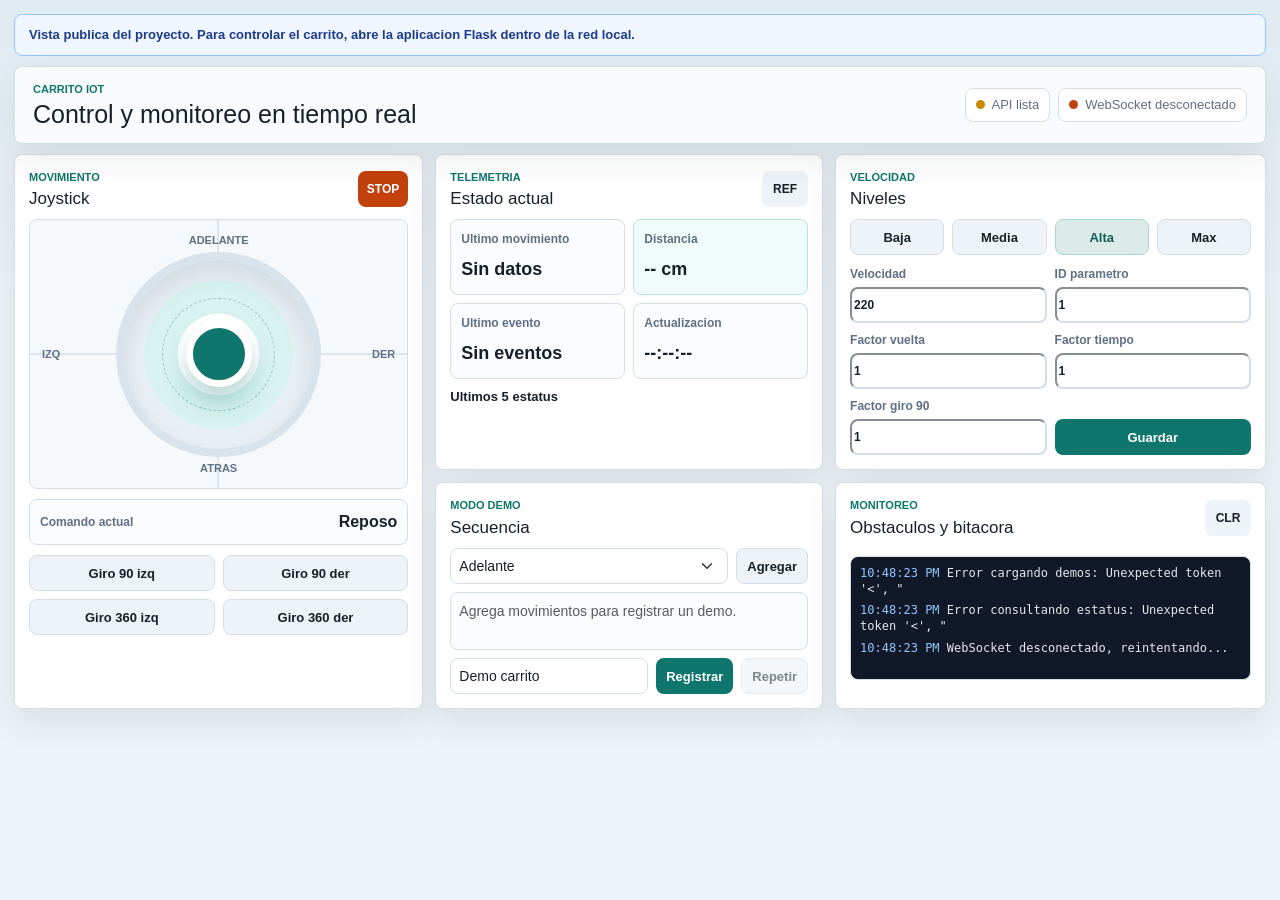
==== docs/index.html @ b189b26e "Agrega sitio para GitHub Pages" ====
﻿<!doctype html>
<html lang="es">
<head>
  <meta charset="utf-8">
  <meta name="viewport" content="width=device-width, initial-scale=1">
  <title>Control Carrito IoT</title>
  <link rel="icon" href="./static/favicon.svg" type="image/svg+xml">
  <link href="https://cdn.jsdelivr.net/npm/bootstrap@5.3.3/dist/css/bootstrap.min.css" rel="stylesheet">
  <link rel="stylesheet" href="./static/app.css">
</head>
<body>
  <main class="shell">
  <section class="pages-banner">
    Vista publica del proyecto. Para controlar el carrito, abre la aplicacion Flask dentro de la red local.
  </section>
    <section class="hero">
      <div>
        <p class="eyebrow">Carrito IoT</p>
        <h1>Control y monitoreo en tiempo real</h1>
      </div>

      <div class="status-strip">
        <div class="status-pill" id="apiStatus">
          <span class="dot dot-warn"></span>
          API pendiente
        </div>
        <div class="status-pill" id="wsStatus">
          <span class="dot dot-warn"></span>
          WebSocket pendiente
        </div>
      </div>
    </section>

    <section class="obstacle-alert" id="obstacleAlert" hidden>
      <div>
        <p class="eyebrow">Alerta de seguridad</p>
        <h2>Obstaculo detectado</h2>
        <p id="obstacleMessage">El carro fue detenido. Recalibra la ruta para volver a usar el joystick.</p>
      </div>
      <button class="primary-button" id="recalibrateButton">Recalibrar ruta</button>
    </section>

    <section class="dashboard">
      <article class="panel cockpit-panel">
        <div class="panel-header">
          <div>
            <p class="eyebrow">Movimiento</p>
            <h2>Joystick</h2>
          </div>
          <button class="icon-button danger" id="stopButton" title="Detener">STOP</button>
        </div>

        <div class="joystick-zone">
          <div class="joystick-label top">Adelante</div>
          <div class="joystick-label bottom">Atras</div>
          <div class="joystick-label left">Izq</div>
          <div class="joystick-label right">Der</div>
          <div class="joystick" id="joystick">
            <div class="joystick-rings"></div>
            <div class="joystick-knob" id="joystickKnob"></div>
          </div>
        </div>

        <div class="current-command">
          <span>Comando actual</span>
          <strong id="currentCommand">Reposo</strong>
        </div>

        <div class="spin-grid">
          <button class="secondary-button" data-move="giro_90_izquierda">Giro 90 izq</button>
          <button class="secondary-button" data-move="giro_90_derecha">Giro 90 der</button>
          <button class="secondary-button" data-move="giro_360_izquierda">Giro 360 izq</button>
          <button class="secondary-button" data-move="giro_360_derecha">Giro 360 der</button>
        </div>
      </article>

      <article class="panel status-panel">
        <div class="panel-header">
          <div>
            <p class="eyebrow">Telemetria</p>
            <h2>Estado actual</h2>
          </div>
          <button class="icon-button" id="refreshButton" title="Actualizar">REF</button>
        </div>

        <div class="metric-grid">
          <div class="metric">
            <span>Ultimo movimiento</span>
            <strong id="lastMovement">Sin datos</strong>
          </div>
          <div class="metric metric-distance">
            <span>Distancia</span>
            <strong id="distanceValue">-- cm</strong>
          </div>
          <div class="metric">
            <span>Ultimo evento</span>
            <strong id="lastEvent">Sin eventos</strong>
          </div>
          <div class="metric">
            <span>Actualizacion</span>
            <strong id="lastUpdate">--:--:--</strong>
          </div>
        </div>

        <div class="history-block">
          <div class="subheader">
            <h3>Ultimos 5 estatus</h3>
          </div>
          <div class="compact-list" id="statusHistory"></div>
        </div>
      </article>

      <article class="panel tools-panel">
        <div class="panel-header">
          <div>
            <p class="eyebrow">Velocidad</p>
            <h2>Niveles</h2>
          </div>
        </div>

        <div class="speed-levels" id="speedLevels">
          <button class="level-button" data-speed="90">Baja</button>
          <button class="level-button" data-speed="160">Media</button>
          <button class="level-button active" data-speed="220">Alta</button>
          <button class="level-button" data-speed="255">Max</button>
        </div>

        <form id="paramsForm" class="form-grid compact-form">
          <label>
            Velocidad
            <input name="velocidad" id="speedInput" type="number" value="220" min="0" max="255">
          </label>
          <label>
            ID parametro
            <input name="id_parametro" type="number" value="1" min="1">
          </label>
          <label>
            Factor vuelta
            <input name="factor_vuelta" type="number" value="1" step="0.01">
          </label>
          <label>
            Factor tiempo
            <input name="factor_tiempo" type="number" value="1" step="0.01">
          </label>
          <label>
            Factor giro 90
            <input name="factor_giro90" type="number" value="1" step="0.01">
          </label>
          <button class="primary-button" type="submit">Guardar</button>
        </form>
      </article>

      <article class="panel demo-panel">
        <div class="panel-header">
          <div>
            <p class="eyebrow">Modo demo</p>
            <h2>Secuencia</h2>
          </div>
        </div>

        <div class="demo-builder">
          <select id="demoMoveSelect" class="form-select form-select-sm">
            <option value="ADELANTE">Adelante</option>
            <option value="ATRAS">Atras</option>
            <option value="VUELTA_ADELANTE_DER">Vuelta adelante der</option>
            <option value="VUELTA_ADELANTE_IZQ">Vuelta adelante izq</option>
            <option value="VUELTA_ATRAS_DER">Vuelta atras der</option>
            <option value="VUELTA_ATRAS_IZQ">Vuelta atras izq</option>
            <option value="GIRO_90_DER">Giro 90 izq</option>
            <option value="GIRO_90_IZQ">Giro 90 der</option>
            <option value="GIRO_360_DER">Giro 360 izq</option>
            <option value="GIRO_360_IZQ">Giro 360 der</option>
            <option value="PARADA">Parada</option>
          </select>
          <button class="secondary-button" id="addDemoMoveButton">Agregar</button>
        </div>

        <div class="sequence-list" id="demoSequence"></div>

        <div class="demo-actions">
          <input id="demoName" class="form-control form-control-sm" value="Demo carrito" aria-label="Nombre demo">
          <button class="primary-button" id="saveDemoButton">Registrar</button>
          <button class="secondary-button" id="repeatDemoButton" disabled>Repetir</button>
        </div>

        <div class="compact-list demos-list" id="demosList"></div>
      </article>

      <article class="panel log-panel">
        <div class="panel-header">
          <div>
            <p class="eyebrow">Monitoreo</p>
            <h2>Obstaculos y bitacora</h2>
          </div>
          <button class="icon-button" id="clearLogButton" title="Limpiar bitacora">CLR</button>
        </div>

        <div class="compact-list obstacle-list" id="obstacleHistory"></div>
        <div class="log" id="log"></div>
      </article>
    </section>
  </main>

  <script src="https://cdn.jsdelivr.net/npm/bootstrap@5.3.3/dist/js/bootstrap.bundle.min.js"></script>
  <script src="./static/app.js"></script>
</body>
</html>
---- docs/static/app.css ----
:root {
  color-scheme: light;
  --bg: #eef3f7;
  --panel: #ffffff;
  --ink: #17202a;
  --muted: #607083;
  --line: #d5dde7;
  --soft: #f6f9fc;
  --accent: #0f766e;
  --accent-strong: #115e59;
  --accent-soft: #d8f3ef;
  --danger: #c2410c;
  --danger-strong: #9a3412;
  --danger-soft: #fff0e8;
  --warn: #ca8a04;
  --ok: #16a34a;
  --shadow: 0 14px 34px rgba(23, 32, 42, 0.09);
}

* {
  box-sizing: border-box;
}

body {
  min-height: 100vh;
  margin: 0;
  background: linear-gradient(180deg, #dfeaf1 0, #eef3f7 300px), var(--bg);
  color: var(--ink);
  font-family: Arial, Helvetica, sans-serif;
}

button,
input,
select {
  font: inherit;
}

button {
  cursor: pointer;
}

button:disabled {
  cursor: not-allowed;
  opacity: 0.55;
}

.shell {
  width: min(1340px, calc(100% - 28px));
  margin: 0 auto;
  padding: 14px 0;
}

.hero {
  display: flex;
  align-items: center;
  justify-content: space-between;
  gap: 18px;
  margin-bottom: 10px;
  padding: 14px 18px;
  border: 1px solid rgba(15, 118, 110, 0.18);
  border-radius: 8px;
  background: rgba(255, 255, 255, 0.78);
  box-shadow: var(--shadow);
  backdrop-filter: blur(10px);
}

.eyebrow {
  margin: 0 0 4px;
  color: var(--accent);
  font-size: 11px;
  font-weight: 800;
  letter-spacing: 0;
  text-transform: uppercase;
}

h1,
h2,
h3,
p {
  letter-spacing: 0;
}

h1,
h2,
h3 {
  margin: 0;
}

h1 {
  font-size: 25px;
  line-height: 1.1;
}

h2 {
  font-size: 17px;
}

h3 {
  font-size: 13px;
  font-weight: 800;
}

.status-strip {
  display: flex;
  flex-wrap: wrap;
  justify-content: flex-end;
  gap: 8px;
}

.status-pill {
  display: inline-flex;
  align-items: center;
  min-height: 34px;
  padding: 0 10px;
  border: 1px solid var(--line);
  border-radius: 8px;
  background: var(--panel);
  color: var(--muted);
  font-size: 13px;
  white-space: nowrap;
}

.dot {
  width: 9px;
  height: 9px;
  margin-right: 7px;
  border-radius: 50%;
  background: var(--warn);
}

.dot-ok {
  background: var(--ok);
}

.dot-bad {
  background: var(--danger);
}

.dot-warn {
  background: var(--warn);
}

.obstacle-alert {
  display: flex;
  align-items: center;
  justify-content: space-between;
  gap: 14px;
  margin-bottom: 10px;
  padding: 12px 16px;
  border: 1px solid #fdba74;
  border-radius: 8px;
  background: var(--danger-soft);
  box-shadow: 0 14px 28px rgba(194, 65, 12, 0.12);
}

.obstacle-alert[hidden] {
  display: none;
}

.obstacle-alert h2 {
  color: var(--danger);
}

.obstacle-alert p {
  margin: 4px 0 0;
  color: var(--muted);
  font-size: 13px;
}

.dashboard {
  display: grid;
  grid-template-columns: minmax(350px, 0.95fr) minmax(330px, 0.9fr) minmax(360px, 1fr);
  grid-template-rows: auto auto;
  gap: 12px;
}

.panel {
  min-width: 0;
  padding: 14px;
  border: 1px solid var(--line);
  border-radius: 8px;
  background: var(--panel);
  box-shadow: var(--shadow);
}

.panel-header {
  display: flex;
  align-items: center;
  justify-content: space-between;
  gap: 12px;
  margin-bottom: 10px;
}

.cockpit-panel {
  grid-row: span 2;
}

.joystick-zone {
  position: relative;
  display: grid;
  place-items: center;
  min-height: 270px;
  padding: 20px;
  border: 1px solid var(--line);
  border-radius: 8px;
  background:
    linear-gradient(90deg, transparent calc(50% - 1px), #dce5ee calc(50% - 1px), #dce5ee calc(50% + 1px), transparent calc(50% + 1px)),
    linear-gradient(0deg, transparent calc(50% - 1px), #dce5ee calc(50% - 1px), #dce5ee calc(50% + 1px), transparent calc(50% + 1px)),
    var(--soft);
  user-select: none;
  touch-action: none;
}

.joystick-zone.locked {
  border-color: #fdba74;
  background:
    linear-gradient(90deg, transparent calc(50% - 1px), #fed7aa calc(50% - 1px), #fed7aa calc(50% + 1px), transparent calc(50% + 1px)),
    linear-gradient(0deg, transparent calc(50% - 1px), #fed7aa calc(50% - 1px), #fed7aa calc(50% + 1px), transparent calc(50% + 1px)),
    #fff7ed;
}

.joystick {
  position: relative;
  width: min(205px, 62vw);
  aspect-ratio: 1;
  border: 8px solid #d8e3ec;
  border-radius: 50%;
  background:
    radial-gradient(circle at center, #ffffff 0 30%, var(--accent-soft) 31% 55%, #e8f0f6 56% 100%);
  box-shadow: inset 0 12px 22px rgba(23, 32, 42, 0.1);
}

.joystick-rings {
  position: absolute;
  inset: 20%;
  border: 1px dashed rgba(15, 118, 110, 0.34);
  border-radius: 50%;
}

.joystick-knob {
  position: absolute;
  left: 50%;
  top: 50%;
  width: 66px;
  height: 66px;
  border: 7px solid #ffffff;
  border-radius: 50%;
  background: var(--accent);
  box-shadow: 0 16px 24px rgba(15, 118, 110, 0.28);
  transform: translate(-50%, -50%);
  transition: transform 100ms ease, background 120ms ease;
}

.joystick-zone.locked .joystick-knob {
  background: var(--danger);
}

.joystick-label {
  position: absolute;
  color: var(--muted);
  font-size: 11px;
  font-weight: 800;
  text-transform: uppercase;
}

.joystick-label.top {
  top: 12px;
}

.joystick-label.bottom {
  bottom: 12px;
}

.joystick-label.left {
  left: 12px;
}

.joystick-label.right {
  right: 12px;
}

.current-command {
  display: flex;
  align-items: center;
  justify-content: space-between;
  gap: 10px;
  margin: 10px 0;
  padding: 10px;
  border: 1px solid var(--line);
  border-radius: 8px;
  background: #fbfcfe;
}

.current-command span,
.metric span,
.form-grid label {
  color: var(--muted);
  font-size: 12px;
  font-weight: 800;
}

.current-command strong {
  text-align: right;
  overflow-wrap: anywhere;
}

.spin-grid,
.speed-levels {
  display: grid;
  grid-template-columns: repeat(2, minmax(0, 1fr));
  gap: 8px;
}

.speed-levels {
  grid-template-columns: repeat(4, minmax(0, 1fr));
  margin-bottom: 10px;
}

.icon-button,
.primary-button,
.secondary-button,
.level-button {
  border: 0;
  border-radius: 8px;
  transition: transform 120ms ease, background 120ms ease, box-shadow 120ms ease;
}

.icon-button:hover,
.primary-button:hover,
.secondary-button:hover,
.level-button:hover {
  transform: translateY(-1px);
}

.secondary-button,
.primary-button,
.level-button {
  min-height: 36px;
  padding: 0 10px;
  font-size: 13px;
  font-weight: 800;
}

.secondary-button,
.level-button {
  border: 1px solid var(--line);
  background: #edf3f8;
  color: var(--ink);
}

.secondary-button:hover,
.level-button:hover,
.level-button.active {
  background: #dcebe8;
  border-color: #a7d8d0;
  color: var(--accent-strong);
}

.primary-button {
  background: var(--accent);
  color: white;
}

.primary-button:hover {
  background: var(--accent-strong);
}

.icon-button {
  min-width: 46px;
  height: 36px;
  padding: 0 9px;
  background: #edf3f8;
  color: var(--ink);
  font-size: 12px;
  font-weight: 900;
}

.danger {
  background: var(--danger);
  color: white;
}

.danger:hover {
  background: var(--danger-strong);
}

.metric-grid {
  display: grid;
  grid-template-columns: repeat(2, minmax(0, 1fr));
  gap: 8px;
}

.metric {
  min-height: 76px;
  padding: 10px;
  border: 1px solid var(--line);
  border-radius: 8px;
  background: #fbfcfe;
}

.metric-distance {
  background: #f1fbf9;
  border-color: #b7e4dc;
}

.metric span {
  display: block;
  margin-bottom: 8px;
}

.metric strong {
  display: block;
  overflow-wrap: anywhere;
  font-size: 18px;
}

.history-block {
  margin-top: 10px;
}

.subheader {
  display: flex;
  align-items: center;
  justify-content: space-between;
  margin-bottom: 6px;
}

.form-grid {
  display: grid;
  grid-template-columns: repeat(2, minmax(0, 1fr));
  gap: 8px;
}

.compact-form label:first-child {
  grid-column: span 1;
}

.form-grid label {
  display: grid;
  gap: 4px;
}

.form-grid input,
.demo-actions input,
.demo-builder select {
  min-height: 36px;
  border-color: var(--line);
  border-radius: 8px;
  color: var(--ink);
}

.form-grid .primary-button {
  align-self: end;
}

.demo-builder,
.demo-actions {
  display: grid;
  grid-template-columns: 1fr auto;
  gap: 8px;
}

.demo-actions {
  grid-template-columns: 1fr auto auto;
  margin-top: 8px;
}

.sequence-list {
  display: flex;
  flex-wrap: wrap;
  align-content: flex-start;
  gap: 6px;
  min-height: 58px;
  max-height: 74px;
  overflow: auto;
  margin-top: 8px;
  padding: 8px;
  border: 1px solid var(--line);
  border-radius: 8px;
  background: #fbfcfe;
}

.sequence-chip {
  display: inline-flex;
  align-items: center;
  gap: 6px;
  min-height: 26px;
  padding: 0 8px;
  border-radius: 999px;
  background: var(--accent-soft);
  color: var(--accent-strong);
  font-size: 12px;
  font-weight: 800;
}

.sequence-chip button {
  border: 0;
  background: transparent;
  color: var(--danger);
  font-weight: 900;
}

.compact-list {
  display: grid;
  gap: 6px;
  max-height: 125px;
  overflow: auto;
}

.list-row {
  display: flex;
  align-items: center;
  justify-content: space-between;
  gap: 8px;
  min-height: 34px;
  padding: 7px 9px;
  border: 1px solid var(--line);
  border-radius: 8px;
  background: #fbfcfe;
  font-size: 12px;
}

.list-row strong {
  overflow-wrap: anywhere;
}

.list-row span {
  color: var(--muted);
}

.obstacle-list {
  max-height: 88px;
  margin-bottom: 8px;
}

.log {
  height: 124px;
  overflow: auto;
  padding: 9px;
  border: 1px solid var(--line);
  border-radius: 8px;
  background: #111827;
  color: #e5e7eb;
  font-family: Consolas, Monaco, monospace;
  font-size: 12px;
}

.log-entry {
  margin-bottom: 6px;
  line-height: 1.3;
}

.log-entry time {
  color: #93c5fd;
}

@media (max-width: 1050px) {
  .dashboard {
    grid-template-columns: 1fr 1fr;
  }

  .cockpit-panel {
    grid-row: span 2;
  }
}

@media (max-width: 760px) {
  .shell {
    width: min(100% - 18px, 1340px);
  }

  .hero,
  .obstacle-alert {
    align-items: stretch;
    flex-direction: column;
  }

  .status-strip {
    justify-content: flex-start;
  }

  .dashboard {
    grid-template-columns: 1fr;
  }

  .cockpit-panel {
    grid-row: auto;
  }

  .metric-grid,
  .form-grid,
  .spin-grid,
  .speed-levels,
  .demo-actions {
    grid-template-columns: 1fr;
  }
}

.pages-banner {
  margin-bottom: 10px;
  padding: 10px 14px;
  border: 1px solid #93c5fd;
  border-radius: 8px;
  background: #eff6ff;
  color: #1e3a8a;
  font-size: 13px;
  font-weight: 700;
}
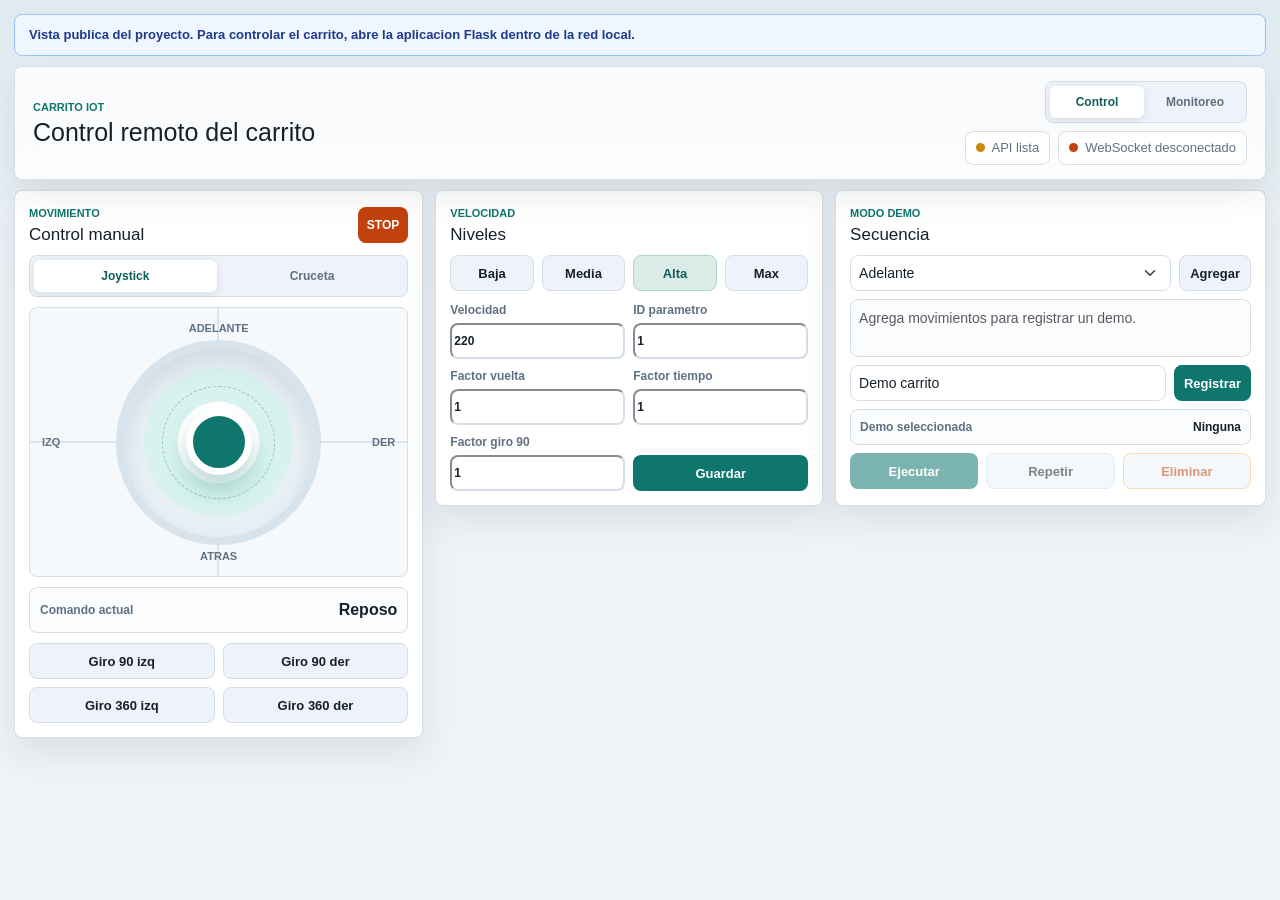
==== commit 64ba0ddb: "Configuracion DEMO" ====
--- a/docs/index.html
+++ b/docs/index.html
@@ -16,17 +16,23 @@
     <section class="hero">
       <div>
         <p class="eyebrow">Carrito IoT</p>
-        <h1>Control y monitoreo en tiempo real</h1>
+        <h1>Control remoto del carrito</h1>
       </div>
 
-      <div class="status-strip">
-        <div class="status-pill" id="apiStatus">
-          <span class="dot dot-warn"></span>
-          API pendiente
-        </div>
-        <div class="status-pill" id="wsStatus">
-          <span class="dot dot-warn"></span>
-          WebSocket pendiente
+      <div class="hero-actions">
+        <nav class="page-nav" aria-label="Secciones">
+          <a class="page-nav-link active" href="./index.html">Control</a>
+          <a class="page-nav-link" href="./monitoreo.html">Monitoreo</a>
+        </nav>
+        <div class="status-strip">
+          <div class="status-pill" id="apiStatus">
+            <span class="dot dot-warn"></span>
+            API pendiente
+          </div>
+          <div class="status-pill" id="wsStatus">
+            <span class="dot dot-warn"></span>
+            WebSocket pendiente
+          </div>
         </div>
       </div>
     </section>
@@ -35,29 +41,53 @@
       <div>
         <p class="eyebrow">Alerta de seguridad</p>
         <h2>Obstaculo detectado</h2>
-        <p id="obstacleMessage">El carro fue detenido. Recalibra la ruta para volver a usar el joystick.</p>
+        <p id="obstacleMessage">El carro fue detenido. El sistema esta buscando una ruta libre automaticamente.</p>
       </div>
-      <button class="primary-button" id="recalibrateButton">Recalibrar ruta</button>
     </section>
 
-    <section class="dashboard">
+    <section class="dashboard control-dashboard">
       <article class="panel cockpit-panel">
         <div class="panel-header">
           <div>
             <p class="eyebrow">Movimiento</p>
-            <h2>Joystick</h2>
+            <h2>Control manual</h2>
           </div>
           <button class="icon-button danger" id="stopButton" title="Detener">STOP</button>
         </div>
 
-        <div class="joystick-zone">
-          <div class="joystick-label top">Adelante</div>
-          <div class="joystick-label bottom">Atras</div>
-          <div class="joystick-label left">Izq</div>
-          <div class="joystick-label right">Der</div>
-          <div class="joystick" id="joystick">
-            <div class="joystick-rings"></div>
-            <div class="joystick-knob" id="joystickKnob"></div>
+        <div class="control-switch" role="tablist" aria-label="Modo de control">
+          <button class="control-switch-button active" data-control-mode="joystick" role="tab" aria-selected="true">Joystick</button>
+          <button class="control-switch-button" data-control-mode="dpad" role="tab" aria-selected="false">Cruceta</button>
+        </div>
+
+        <div class="control-mode" id="joystickControl">
+          <div class="joystick-zone">
+            <div class="joystick-label top">Adelante</div>
+            <div class="joystick-label bottom">Atras</div>
+            <div class="joystick-label left">Izq</div>
+            <div class="joystick-label right">Der</div>
+            <div class="joystick" id="joystick">
+              <div class="joystick-rings"></div>
+              <div class="joystick-knob" id="joystickKnob"></div>
+            </div>
+          </div>
+        </div>
+
+        <div class="control-mode" id="dpadControl" hidden>
+          <div class="dpad-grid" aria-label="Cruceta de movimientos">
+            <button class="dpad-button diagonal" data-move="vuelta_adelante_izquierda" title="Vuelta adelante izquierda">â†–</button>
+            <button class="dpad-button" data-move="adelante" title="Adelante">â†‘</button>
+            <button class="dpad-button diagonal" data-move="vuelta_adelante_derecha" title="Vuelta adelante derecha">â†—</button>
+            <button class="dpad-button" data-move="giro_90_izquierda" title="Giro 90 izquierda">â†¶</button>
+            <button class="dpad-button stop" data-move="alto" title="Parada">STOP</button>
+            <button class="dpad-button" data-move="giro_90_derecha" title="Giro 90 derecha">â†·</button>
+            <button class="dpad-button diagonal" data-move="vuelta_atras_izquierda" title="Vuelta atras izquierda">â†™</button>
+            <button class="dpad-button" data-move="atras" title="Atras">â†“</button>
+            <button class="dpad-button diagonal" data-move="vuelta_atras_derecha" title="Vuelta atras derecha">â†˜</button>
+          </div>
+          <div class="spin-grid dpad-spin-grid">
+            <button class="secondary-button" data-move="giro_360_izquierda">Giro 360 izq</button>
+            <button class="secondary-button" data-move="giro_360_derecha">Giro 360 der</button>
           </div>
         </div>
 
@@ -66,47 +96,11 @@
           <strong id="currentCommand">Reposo</strong>
         </div>
 
-        <div class="spin-grid">
+        <div class="spin-grid" id="joystickSpinGrid">
           <button class="secondary-button" data-move="giro_90_izquierda">Giro 90 izq</button>
           <button class="secondary-button" data-move="giro_90_derecha">Giro 90 der</button>
           <button class="secondary-button" data-move="giro_360_izquierda">Giro 360 izq</button>
           <button class="secondary-button" data-move="giro_360_derecha">Giro 360 der</button>
-        </div>
-      </article>
-
-      <article class="panel status-panel">
-        <div class="panel-header">
-          <div>
-            <p class="eyebrow">Telemetria</p>
-            <h2>Estado actual</h2>
-          </div>
-          <button class="icon-button" id="refreshButton" title="Actualizar">REF</button>
-        </div>
-
-        <div class="metric-grid">
-          <div class="metric">
-            <span>Ultimo movimiento</span>
-            <strong id="lastMovement">Sin datos</strong>
-          </div>
-          <div class="metric metric-distance">
-            <span>Distancia</span>
-            <strong id="distanceValue">-- cm</strong>
-          </div>
-          <div class="metric">
-            <span>Ultimo evento</span>
-            <strong id="lastEvent">Sin eventos</strong>
-          </div>
-          <div class="metric">
-            <span>Actualizacion</span>
-            <strong id="lastUpdate">--:--:--</strong>
-          </div>
-        </div>
-
-        <div class="history-block">
-          <div class="subheader">
-            <h3>Ultimos 5 estatus</h3>
-          </div>
-          <div class="compact-list" id="statusHistory"></div>
         </div>
       </article>
 
@@ -180,24 +174,22 @@
         <div class="demo-actions">
           <input id="demoName" class="form-control form-control-sm" value="Demo carrito" aria-label="Nombre demo">
           <button class="primary-button" id="saveDemoButton">Registrar</button>
+        </div>
+
+        <div class="selected-demo">
+          <span>Demo seleccionada</span>
+          <strong id="selectedDemoName">Ninguna</strong>
+        </div>
+
+        <div class="demo-command-actions">
+          <button class="primary-button" id="executeDemoButton" disabled>Ejecutar</button>
           <button class="secondary-button" id="repeatDemoButton" disabled>Repetir</button>
+          <button class="secondary-button delete-button" id="deleteDemoButton" disabled>Eliminar</button>
         </div>
 
         <div class="compact-list demos-list" id="demosList"></div>
       </article>
 
-      <article class="panel log-panel">
-        <div class="panel-header">
-          <div>
-            <p class="eyebrow">Monitoreo</p>
-            <h2>Obstaculos y bitacora</h2>
-          </div>
-          <button class="icon-button" id="clearLogButton" title="Limpiar bitacora">CLR</button>
-        </div>
-
-        <div class="compact-list obstacle-list" id="obstacleHistory"></div>
-        <div class="log" id="log"></div>
-      </article>
     </section>
   </main>
 
--- a/docs/static/app.css
+++ b/docs/static/app.css
@@ -107,6 +107,39 @@
   gap: 8px;
 }
 
+.hero-actions {
+  display: grid;
+  justify-items: end;
+  gap: 8px;
+}
+
+.page-nav {
+  display: flex;
+  gap: 4px;
+  padding: 4px;
+  border: 1px solid var(--line);
+  border-radius: 8px;
+  background: #edf3f8;
+}
+
+.page-nav-link {
+  min-width: 94px;
+  padding: 7px 10px;
+  border-radius: 6px;
+  color: var(--muted);
+  font-size: 12px;
+  font-weight: 800;
+  text-align: center;
+  text-decoration: none;
+}
+
+.page-nav-link:hover,
+.page-nav-link.active {
+  background: var(--panel);
+  color: var(--accent-strong);
+  box-shadow: 0 2px 8px rgba(23, 32, 42, 0.1);
+}
+
 .status-pill {
   display: inline-flex;
   align-items: center;
@@ -174,6 +207,15 @@
   gap: 12px;
 }
 
+.monitoring-dashboard {
+  grid-template-columns: minmax(420px, 1.1fr) minmax(340px, 0.9fr);
+  grid-template-rows: auto;
+}
+
+.log-panel {
+  grid-column: span 2;
+}
+
 .panel {
   min-width: 0;
   padding: 14px;
@@ -195,6 +237,37 @@
   grid-row: span 2;
 }
 
+.control-switch {
+  display: grid;
+  grid-template-columns: repeat(2, minmax(0, 1fr));
+  gap: 4px;
+  margin-bottom: 10px;
+  padding: 4px;
+  border: 1px solid var(--line);
+  border-radius: 8px;
+  background: #edf3f8;
+}
+
+.control-switch-button {
+  min-height: 32px;
+  border: 0;
+  border-radius: 6px;
+  background: transparent;
+  color: var(--muted);
+  font-size: 12px;
+  font-weight: 800;
+}
+
+.control-switch-button.active {
+  background: var(--panel);
+  color: var(--accent-strong);
+  box-shadow: 0 2px 8px rgba(23, 32, 42, 0.1);
+}
+
+.control-mode[hidden] {
+  display: none;
+}
+
 .joystick-zone {
   position: relative;
   display: grid;
@@ -209,14 +282,6 @@
     var(--soft);
   user-select: none;
   touch-action: none;
-}
-
-.joystick-zone.locked {
-  border-color: #fdba74;
-  background:
-    linear-gradient(90deg, transparent calc(50% - 1px), #fed7aa calc(50% - 1px), #fed7aa calc(50% + 1px), transparent calc(50% + 1px)),
-    linear-gradient(0deg, transparent calc(50% - 1px), #fed7aa calc(50% - 1px), #fed7aa calc(50% + 1px), transparent calc(50% + 1px)),
-    #fff7ed;
 }
 
 .joystick {
@@ -251,10 +316,6 @@
   transition: transform 100ms ease, background 120ms ease;
 }
 
-.joystick-zone.locked .joystick-knob {
-  background: var(--danger);
-}
-
 .joystick-label {
   position: absolute;
   color: var(--muted);
@@ -277,6 +338,45 @@
 
 .joystick-label.right {
   right: 12px;
+}
+
+.dpad-grid {
+  display: grid;
+  grid-template-columns: repeat(3, 74px);
+  grid-template-rows: repeat(3, 74px);
+  justify-content: center;
+  gap: 8px;
+  min-height: 270px;
+  padding: 16px;
+  border: 1px solid var(--line);
+  border-radius: 8px;
+  background: var(--soft);
+}
+
+.dpad-button {
+  border: 1px solid #a8bccd;
+  border-radius: 8px;
+  background: #e6eef5;
+  color: var(--accent-strong);
+  font-size: 28px;
+  font-weight: 900;
+  line-height: 1;
+  transition: transform 100ms ease, background 100ms ease;
+}
+
+.dpad-button:hover {
+  background: var(--accent-soft);
+  transform: translateY(-1px);
+}
+
+.dpad-button:active {
+  transform: translateY(1px);
+}
+
+.dpad-button.stop {
+  background: var(--danger);
+  color: white;
+  font-size: 12px;
 }
 
 .current-command {
@@ -309,6 +409,14 @@
   display: grid;
   grid-template-columns: repeat(2, minmax(0, 1fr));
   gap: 8px;
+}
+
+.spin-grid[hidden] {
+  display: none;
+}
+
+.dpad-spin-grid {
+  margin-top: 8px;
 }
 
 .speed-levels {
@@ -414,6 +522,162 @@
   font-size: 18px;
 }
 
+.radar-card {
+  display: grid;
+  grid-template-columns: 144px 1fr;
+  align-items: center;
+  gap: 12px;
+  margin-top: 10px;
+  padding: 9px;
+  border: 1px solid var(--line);
+  border-radius: 8px;
+  background: #f2fbf9;
+}
+
+.radar {
+  --blip-offset: 0%;
+  position: relative;
+  width: 144px;
+  height: 82px;
+  overflow: hidden;
+  border: 1px solid #8dd0c5;
+  border-radius: 144px 144px 8px 8px;
+  background: #092f32;
+}
+
+.radar-ring {
+  position: absolute;
+  left: 50%;
+  bottom: -1px;
+  border: 1px solid rgba(110, 231, 213, 0.44);
+  border-radius: 50% 50% 0 0;
+  transform: translateX(-50%);
+}
+
+.radar-ring.ring-1 {
+  width: 52px;
+  height: 26px;
+}
+
+.radar-ring.ring-2 {
+  width: 96px;
+  height: 48px;
+}
+
+.radar-ring.ring-3 {
+  width: 140px;
+  height: 70px;
+}
+
+.radar-axis {
+  position: absolute;
+  background: rgba(110, 231, 213, 0.28);
+}
+
+.radar-axis.horizontal {
+  left: 0;
+  right: 0;
+  bottom: 0;
+  height: 1px;
+}
+
+.radar-axis.vertical {
+  left: 50%;
+  bottom: 0;
+  width: 1px;
+  height: 100%;
+}
+
+.radar-sweep {
+  position: absolute;
+  left: 50%;
+  bottom: 0;
+  width: 72px;
+  height: 72px;
+  border-left: 2px solid #5eead4;
+  background: linear-gradient(100deg, rgba(45, 212, 191, 0.24), transparent 62%);
+  transform-origin: left bottom;
+  animation: radar-scan 2.4s ease-in-out infinite alternate;
+}
+
+.radar-blip {
+  position: absolute;
+  left: 50%;
+  bottom: var(--blip-offset);
+  width: 9px;
+  height: 9px;
+  border-radius: 50%;
+  background: #5eead4;
+  box-shadow: 0 0 12px #5eead4;
+  transform: translate(-50%, 50%);
+}
+
+.radar.danger .radar-blip {
+  background: #fb923c;
+  box-shadow: 0 0 14px #fb923c;
+}
+
+.radar-copy {
+  display: grid;
+  gap: 3px;
+}
+
+.radar-copy strong {
+  font-size: 21px;
+}
+
+.radar-copy span,
+.radar-copy small {
+  color: var(--muted);
+  font-size: 11px;
+}
+
+.radar-card-large {
+  grid-template-columns: 280px 1fr;
+  min-height: 205px;
+  padding: 16px;
+}
+
+.radar-large {
+  width: 280px;
+  height: 160px;
+  border-radius: 280px 280px 8px 8px;
+}
+
+.radar-large .radar-ring.ring-1 {
+  width: 96px;
+  height: 48px;
+}
+
+.radar-large .radar-ring.ring-2 {
+  width: 186px;
+  height: 93px;
+}
+
+.radar-large .radar-ring.ring-3 {
+  width: 274px;
+  height: 137px;
+}
+
+.radar-large .radar-sweep {
+  width: 140px;
+  height: 140px;
+}
+
+.radar-large + .radar-copy strong {
+  font-size: 32px;
+}
+
+@keyframes radar-scan {
+  from {
+    transform: rotate(-78deg);
+  }
+
+  to {
+    transform: rotate(78deg);
+  }
+}
+
 .history-block {
   margin-top: 10px;
 }
@@ -461,8 +725,43 @@
 }
 
 .demo-actions {
-  grid-template-columns: 1fr auto auto;
+  grid-template-columns: 1fr auto;
   margin-top: 8px;
+}
+
+.selected-demo {
+  display: flex;
+  align-items: center;
+  justify-content: space-between;
+  gap: 8px;
+  margin-top: 8px;
+  padding: 8px 9px;
+  border: 1px solid var(--line);
+  border-radius: 8px;
+  background: #fbfcfe;
+  font-size: 12px;
+}
+
+.selected-demo span {
+  color: var(--muted);
+  font-weight: 800;
+}
+
+.demo-command-actions {
+  display: grid;
+  grid-template-columns: repeat(3, minmax(0, 1fr));
+  gap: 8px;
+  margin-top: 8px;
+}
+
+.delete-button {
+  border-color: #fdba74;
+  color: var(--danger);
+}
+
+.delete-button:hover {
+  background: var(--danger-soft);
+  border-color: #fb923c;
 }
 
 .sequence-list {
@@ -579,6 +878,14 @@
     justify-content: flex-start;
   }
 
+  .hero-actions {
+    justify-items: stretch;
+  }
+
+  .page-nav-link {
+    flex: 1;
+  }
+
   .dashboard {
     grid-template-columns: 1fr;
   }
@@ -591,8 +898,26 @@
   .form-grid,
   .spin-grid,
   .speed-levels,
-  .demo-actions {
+  .demo-actions,
+  .demo-command-actions {
     grid-template-columns: 1fr;
+  }
+
+  .radar-card {
+    grid-template-columns: 144px 1fr;
+  }
+
+  .radar-card-large {
+    grid-template-columns: 1fr;
+  }
+
+  .radar-large {
+    width: min(280px, 100%);
+    justify-self: center;
+  }
+
+  .log-panel {
+    grid-column: auto;
   }
 }
 
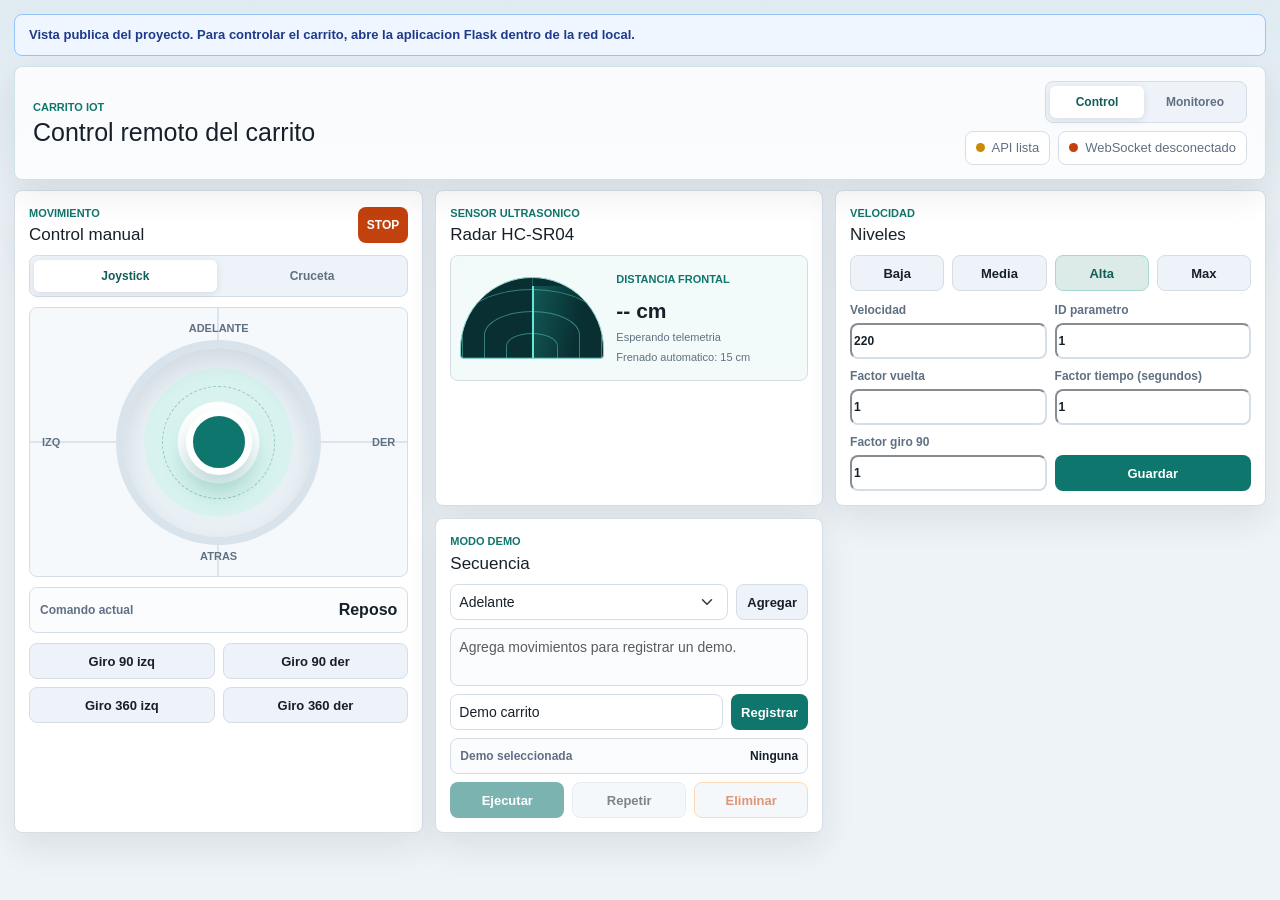
==== commit 1eca1e83: "Demo actualizada" ====
--- a/docs/index.html
+++ b/docs/index.html
@@ -104,6 +104,34 @@
         </div>
       </article>
 
+      <article class="panel radar-panel">
+        <div class="panel-header">
+          <div>
+            <p class="eyebrow">Sensor ultrasonico</p>
+            <h2>Radar HC-SR04</h2>
+          </div>
+        </div>
+
+        <div class="radar-card radar-card-control">
+          <div class="radar" id="radar" aria-label="Radar ultrasonico">
+            <div class="radar-ring ring-1"></div>
+            <div class="radar-ring ring-2"></div>
+            <div class="radar-ring ring-3"></div>
+            <div class="radar-axis horizontal"></div>
+            <div class="radar-axis vertical"></div>
+            <div class="radar-sweep"></div>
+            <div class="radar-blip" id="radarBlip" hidden></div>
+            <div class="radar-origin"></div>
+          </div>
+          <div class="radar-copy">
+            <p class="eyebrow">Distancia frontal</p>
+            <strong id="radarDistance">-- cm</strong>
+            <span id="radarState">Esperando telemetria</span>
+            <small>Frenado automatico: 15 cm</small>
+          </div>
+        </div>
+      </article>
+
       <article class="panel tools-panel">
         <div class="panel-header">
           <div>
@@ -133,8 +161,8 @@
             <input name="factor_vuelta" type="number" value="1" step="0.01">
           </label>
           <label>
-            Factor tiempo
-            <input name="factor_tiempo" type="number" value="1" step="0.01">
+            Factor tiempo (segundos)
+            <input name="factor_tiempo" id="factorTimeInput" type="number" value="1" min="0.1" step="0.1">
           </label>
           <label>
             Factor giro 90
--- a/docs/static/app.css
+++ b/docs/static/app.css
@@ -212,6 +212,10 @@
   grid-template-rows: auto;
 }
 
+.monitoring-dashboard .status-panel {
+  grid-column: span 2;
+}
+
 .log-panel {
   grid-column: span 2;
 }
@@ -534,6 +538,10 @@
   background: #f2fbf9;
 }
 
+.radar-card-control {
+  min-height: 126px;
+}
+
 .radar {
   --blip-offset: 0%;
   position: relative;
@@ -919,6 +927,10 @@
   .log-panel {
     grid-column: auto;
   }
+
+  .monitoring-dashboard .status-panel {
+    grid-column: auto;
+  }
 }
 
 .pages-banner {
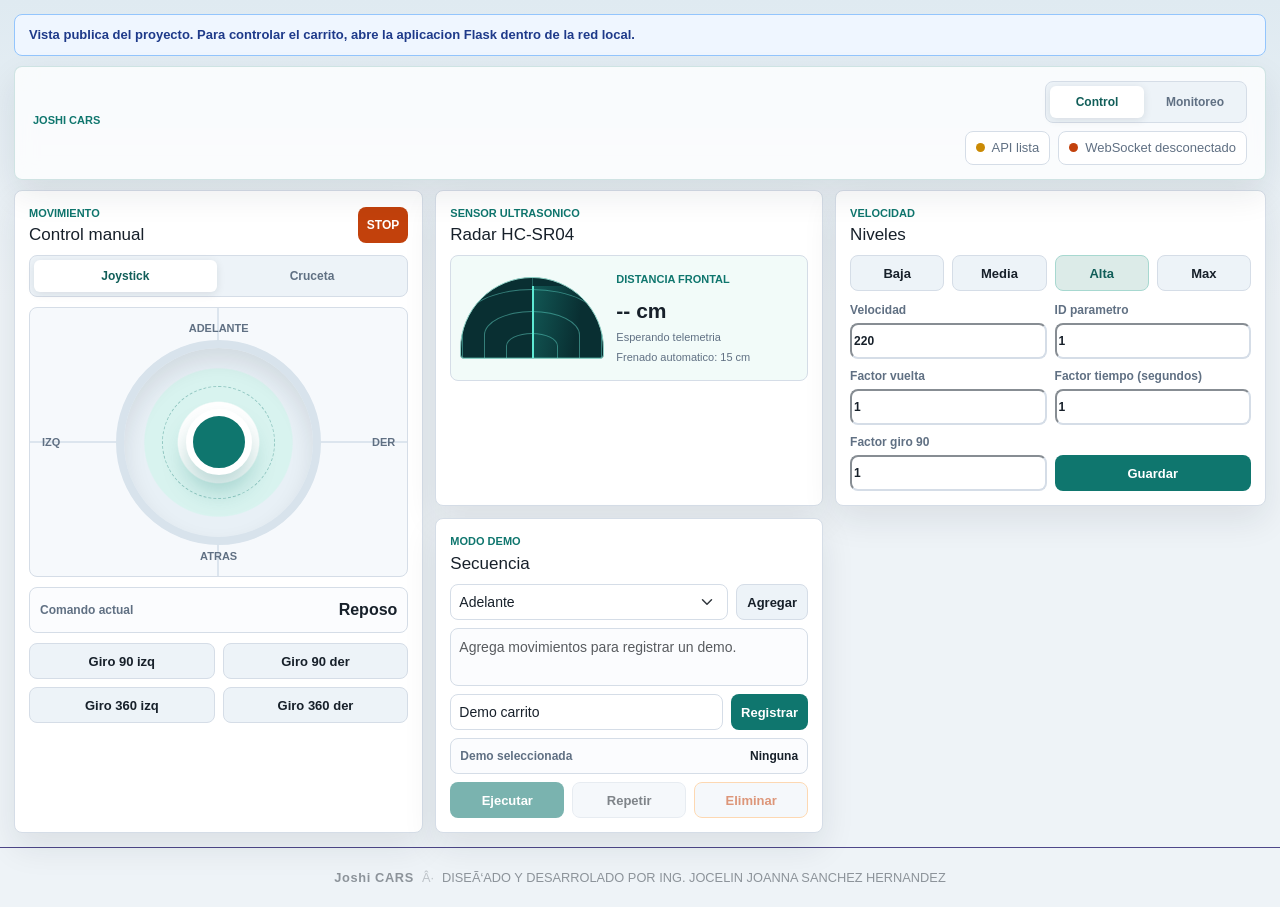
==== commit 93e415ca: "Giros modificados" ====
--- a/docs/index.html
+++ b/docs/index.html
@@ -3,7 +3,7 @@
 <head>
   <meta charset="utf-8">
   <meta name="viewport" content="width=device-width, initial-scale=1">
-  <title>Control Carrito IoT</title>
+  <title>Joshi CARS</title>
   <link rel="icon" href="./static/favicon.svg" type="image/svg+xml">
   <link href="https://cdn.jsdelivr.net/npm/bootstrap@5.3.3/dist/css/bootstrap.min.css" rel="stylesheet">
   <link rel="stylesheet" href="./static/app.css">
@@ -15,8 +15,7 @@
   </section>
     <section class="hero">
       <div>
-        <p class="eyebrow">Carrito IoT</p>
-        <h1>Control remoto del carrito</h1>
+        <p class="eyebrow">Joshi CARS</p>
       </div>
 
       <div class="hero-actions">
@@ -184,10 +183,10 @@
           <select id="demoMoveSelect" class="form-select form-select-sm">
             <option value="ADELANTE">Adelante</option>
             <option value="ATRAS">Atras</option>
-            <option value="VUELTA_ADELANTE_DER">Vuelta adelante der</option>
-            <option value="VUELTA_ADELANTE_IZQ">Vuelta adelante izq</option>
-            <option value="VUELTA_ATRAS_DER">Vuelta atras der</option>
-            <option value="VUELTA_ATRAS_IZQ">Vuelta atras izq</option>
+            <option value="VUELTA_ADELANTE_IZQ">Vuelta adelante der</option>
+            <option value="VUELTA_ADELANTE_DER">Vuelta adelante izq</option>
+            <option value="VUELTA_ATRAS_IZQ">Vuelta atras der</option>
+            <option value="VUELTA_ATRAS_DER">Vuelta atras izq</option>
             <option value="GIRO_90_DER">Giro 90 izq</option>
             <option value="GIRO_90_IZQ">Giro 90 der</option>
             <option value="GIRO_360_DER">Giro 360 izq</option>
@@ -217,9 +216,16 @@
 
         <div class="compact-list demos-list" id="demosList"></div>
       </article>
-
     </section>
   </main>
+
+  <footer class="site-footer">
+    <div class="footer-inner">
+      <span class="footer-brand">Joshi CARS</span>
+      <span class="footer-divider">Â·</span>
+      <span class="footer-copy">DISEÃ‘ADO Y DESARROLADO POR ING. JOCELIN JOANNA SANCHEZ HERNANDEZ</span>
+    </div>
+  </footer>
 
   <script src="https://cdn.jsdelivr.net/npm/bootstrap@5.3.3/dist/js/bootstrap.bundle.min.js"></script>
   <script src="./static/app.js"></script>
--- a/docs/static/app.css
+++ b/docs/static/app.css
@@ -932,6 +932,29 @@
     grid-column: auto;
   }
 }
+.site-footer {
+  padding: 1.25rem 2rem;
+  border-top: 1px solid rgba(16, 5, 95, 0.718);
+  margin-top: auto;
+}
+
+.footer-inner {
+  display: flex;
+  align-items: center;
+  justify-content: center;
+  gap: 0.5rem;
+  font-size: 0.8rem;
+  opacity: 0.45;
+}
+
+.footer-brand {
+  font-weight: 600;
+  letter-spacing: 0.05em;
+}
+
+.footer-divider {
+  opacity: 0.5;
+}
 
 .pages-banner {
   margin-bottom: 10px;
